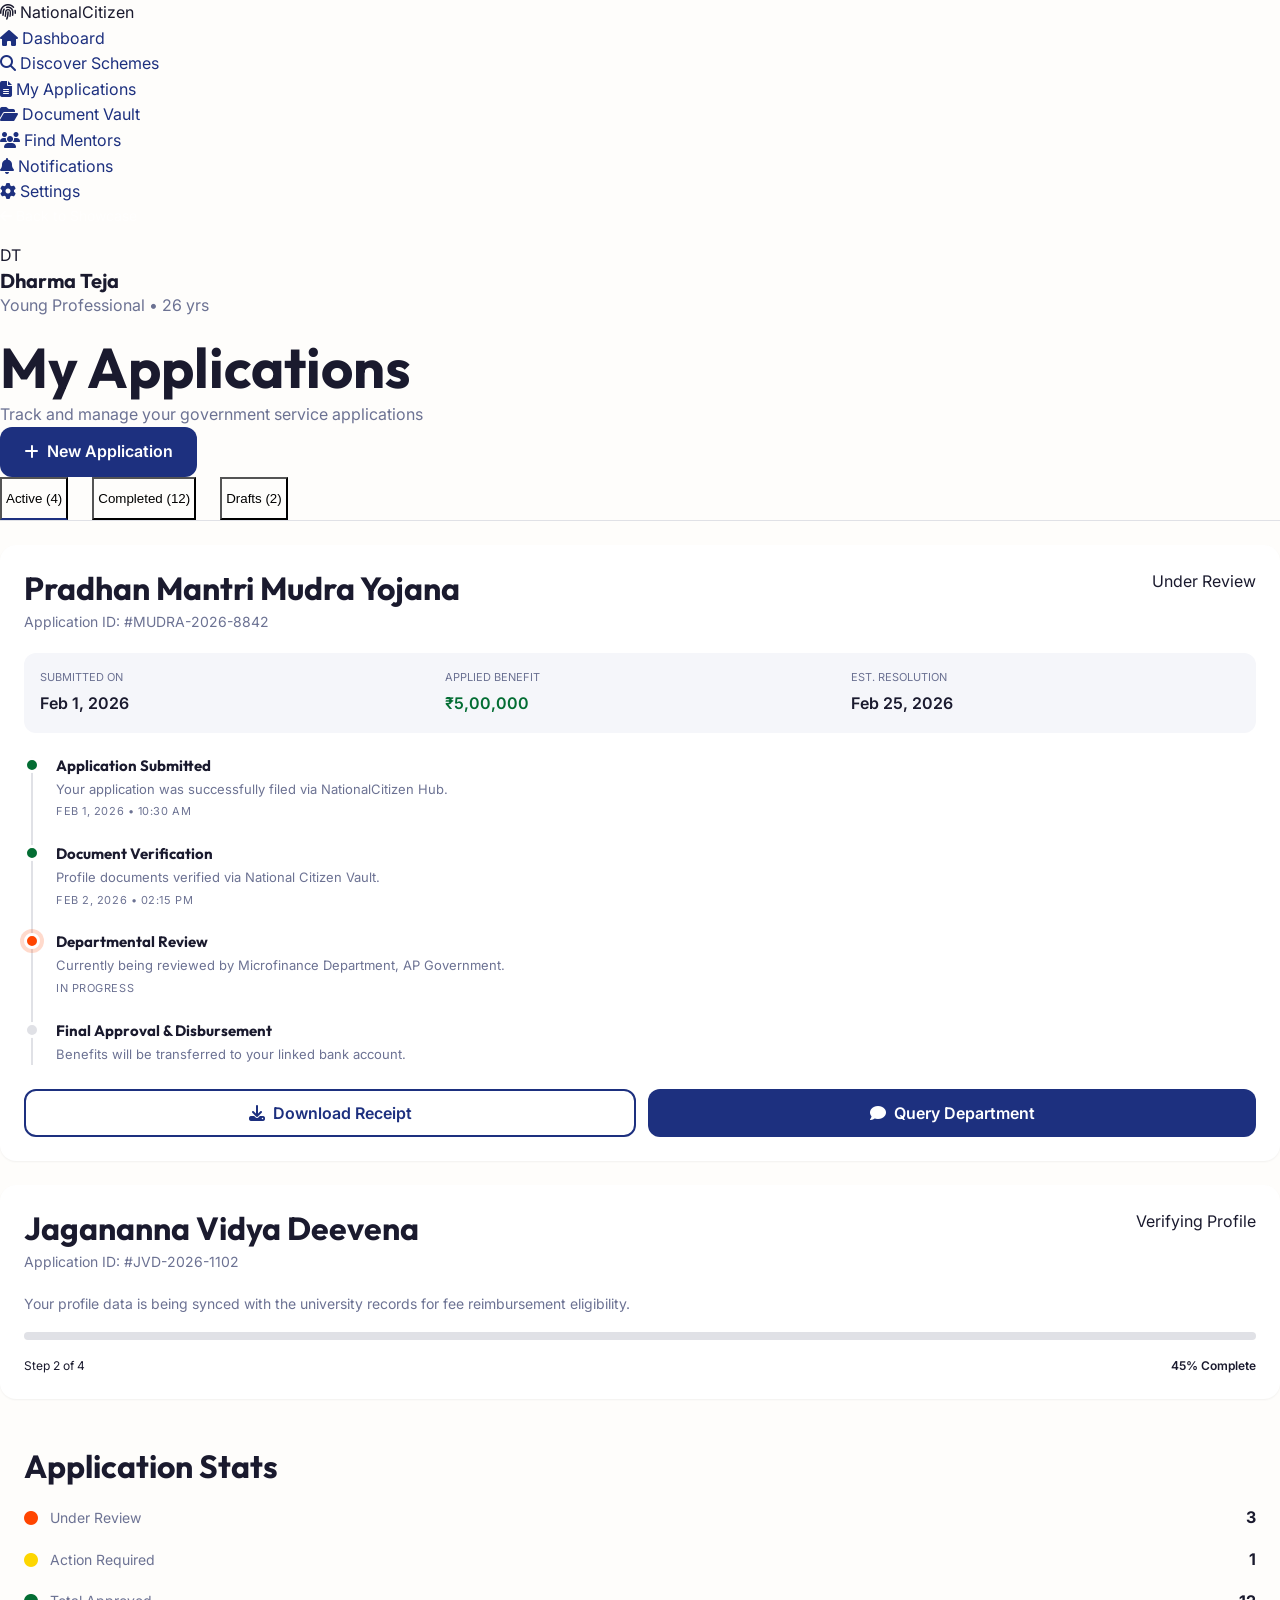
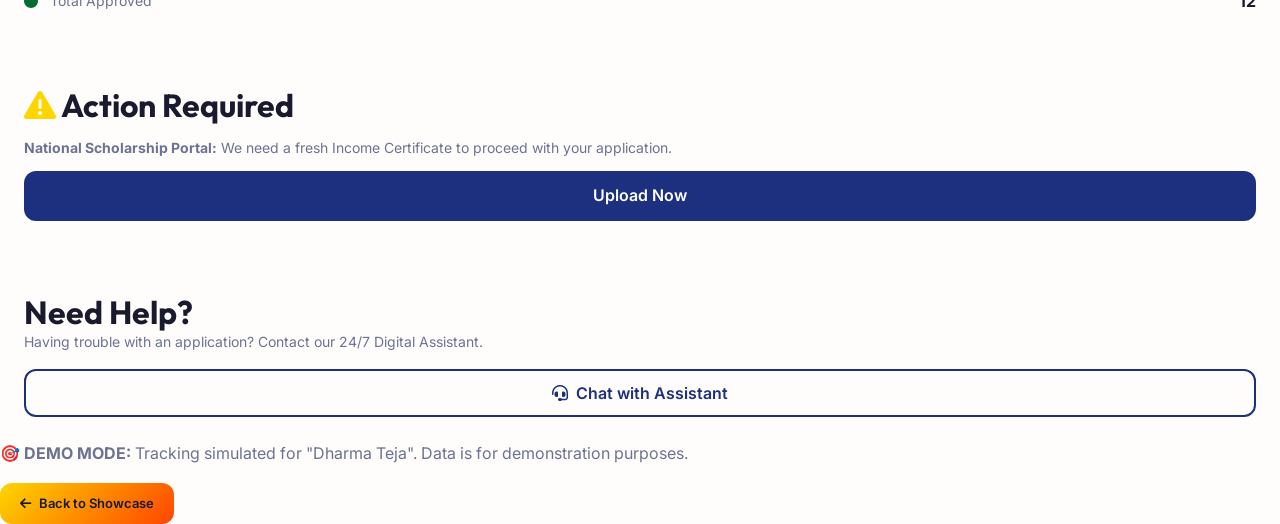
==== applications.html @ 1b14d46d "Full dashboard interactivity: Created Applications, Vault, Mentors, Notifications, and Settings page" ====
<!DOCTYPE html>
<html lang="en">

<head>
    <meta charset="UTF-8">
    <meta name="viewport" content="width=device-width, initial-scale=1.0">
    <title>My Applications | NationalCitizen</title>

    <!-- Fonts -->
    <link rel="preconnect" href="https://fonts.googleapis.com">
    <link rel="preconnect" href="https://fonts.gstatic.com" crossorigin>
    <link
        href="https://fonts.googleapis.com/css2?family=Inter:wght@400;500;600;700;800&family=Outfit:wght@400;500;600;700;800&display=swap"
        rel="stylesheet">

    <!-- Icons -->
    <link rel="stylesheet" href="https://cdnjs.cloudflare.com/ajax/libs/font-awesome/6.5.1/css/all.min.css">

    <!-- Styles -->
    <link rel="stylesheet" href="css/styles.css">
    <style>
        .application-details-card {
            background: white;
            border-radius: 16px;
            padding: 24px;
            margin-bottom: 24px;
            box-shadow: var(--shadow-sm);
        }

        .timeline {
            position: relative;
            padding-left: 32px;
            margin-top: 24px;
        }

        .timeline::before {
            content: '';
            position: absolute;
            left: 7px;
            top: 0;
            bottom: 0;
            width: 2px;
            background: var(--gray);
        }

        .timeline-item {
            position: relative;
            margin-bottom: 24px;
        }

        .timeline-dot {
            position: absolute;
            left: -32px;
            width: 16px;
            height: 16px;
            border-radius: 50%;
            background: var(--gray);
            border: 3px solid white;
            z-index: 1;
        }

        .timeline-dot.completed {
            background: var(--ap-green);
        }

        .timeline-dot.active {
            background: var(--ap-orange);
            box-shadow: 0 0 0 4px rgba(255, 69, 0, 0.2);
        }

        .timeline-content h5 {
            margin: 0 0 4px;
            font-size: 15px;
        }

        .timeline-content p {
            margin: 0;
            font-size: 13px;
            color: var(--dark-gray);
        }

        .timeline-time {
            font-size: 11px;
            color: var(--dark-gray);
            text-transform: uppercase;
            letter-spacing: 0.05em;
            margin-top: 4px;
        }
    </style>
</head>

<body>
    <div class="dashboard">
        <!-- Sidebar -->
        <aside class="sidebar">
            <div class="sidebar-brand">
                <i class="fas fa-fingerprint"></i>
                NationalCitizen
            </div>

            <ul class="nav-menu">
                <li class="nav-item">
                    <a href="dashboard.html">
                        <i class="fas fa-home"></i>
                        Dashboard
                    </a>
                </li>
                <li class="nav-item">
                    <a href="schemes.html">
                        <i class="fas fa-search"></i>
                        Discover Schemes
                    </a>
                </li>
                <li class="nav-item">
                    <a href="applications.html" class="active">
                        <i class="fas fa-file-alt"></i>
                        My Applications
                    </a>
                </li>
                <li class="nav-item">
                    <a href="vault.html">
                        <i class="fas fa-folder-open"></i>
                        Document Vault
                    </a>
                </li>
                <li class="nav-item">
                    <a href="mentors.html">
                        <i class="fas fa-users"></i>
                        Find Mentors
                    </a>
                </li>
                <li class="nav-item">
                    <a href="notifications.html">
                        <i class="fas fa-bell"></i>
                        Notifications
                    </a>
                </li>
                <li class="nav-item">
                    <a href="settings.html">
                        <i class="fas fa-cog"></i>
                        Settings
                    </a>
                </li>
            </ul>

            <div class="sidebar-footer">
                <a href="index.html"
                    style="display: block; margin-bottom: 16px; color: rgba(255,255,255,0.6); font-size: 14px;">
                    <i class="fas fa-arrow-left"></i> Back to Showcase
                </a>
                <div class="user-card">
                    <div class="user-avatar">DT</div>
                    <div class="user-info">
                        <h5>Dharma Teja</h5>
                        <p>Young Professional • 26 yrs</p>
                    </div>
                </div>
            </div>
        </aside>

        <!-- Main Content -->
        <main class="main-content">
            <!-- Top Bar -->
            <div class="topbar">
                <div>
                    <h1>My Applications</h1>
                    <p class="text-muted" style="margin: 0;">Track and manage your government service applications</p>
                </div>
                <div class="topbar-actions">
                    <a href="schemes.html" class="btn btn-primary">
                        <i class="fas fa-plus"></i> New Application
                    </a>
                </div>
            </div>

            <!-- Applications Tabs -->
            <div style="display: flex; gap: 24px; margin-bottom: 24px; border-bottom: 1px solid var(--gray);">
                <button class="filter-tag active"
                    style="background: none; border-bottom: 2px solid var(--ap-navy); border-radius: 0; padding: 12px 4px;">Active
                    (4)</button>
                <button class="filter-tag" style="background: none; border-radius: 0; padding: 12px 4px;">Completed
                    (12)</button>
                <button class="filter-tag" style="background: none; border-radius: 0; padding: 12px 4px;">Drafts
                    (2)</button>
            </div>

            <div class="content-grid" style="grid-template-columns: 1.5fr 1fr;">
                <!-- Left Column: Application Cards -->
                <div>
                    <div class="application-details-card">
                        <div
                            style="display: flex; justify-content: space-between; align-items: flex-start; margin-bottom: 20px;">
                            <div>
                                <h3 style="margin: 0 0 4px;">Pradhan Mantri Mudra Yojana</h3>
                                <p class="text-muted" style="margin: 0; font-size: 14px;">Application ID:
                                    #MUDRA-2026-8842</p>
                            </div>
                            <span class="application-badge review">Under Review</span>
                        </div>

                        <div
                            style="display: grid; grid-template-columns: repeat(3, 1fr); gap: 16px; padding: 16px; background: var(--light-gray); border-radius: 12px; margin-bottom: 24px;">
                            <div>
                                <div
                                    style="font-size: 11px; color: var(--dark-gray); text-transform: uppercase; margin-bottom: 4px;">
                                    Submitted On</div>
                                <div style="font-weight: 600;">Feb 1, 2026</div>
                            </div>
                            <div>
                                <div
                                    style="font-size: 11px; color: var(--dark-gray); text-transform: uppercase; margin-bottom: 4px;">
                                    Applied Benefit</div>
                                <div style="font-weight: 600; color: var(--ap-green);">₹5,00,000</div>
                            </div>
                            <div>
                                <div
                                    style="font-size: 11px; color: var(--dark-gray); text-transform: uppercase; margin-bottom: 4px;">
                                    Est. Resolution</div>
                                <div style="font-weight: 600;">Feb 25, 2026</div>
                            </div>
                        </div>

                        <div class="timeline">
                            <div class="timeline-item">
                                <div class="timeline-dot completed"></div>
                                <div class="timeline-content">
                                    <h5>Application Submitted</h5>
                                    <p>Your application was successfully filed via NationalCitizen Hub.</p>
                                    <div class="timeline-time">Feb 1, 2026 • 10:30 AM</div>
                                </div>
                            </div>
                            <div class="timeline-item">
                                <div class="timeline-dot completed"></div>
                                <div class="timeline-content">
                                    <h5>Document Verification</h5>
                                    <p>Profile documents verified via National Citizen Vault.</p>
                                    <div class="timeline-time">Feb 2, 2026 • 02:15 PM</div>
                                </div>
                            </div>
                            <div class="timeline-item">
                                <div class="timeline-dot active"></div>
                                <div class="timeline-content">
                                    <h5>Departmental Review</h5>
                                    <p>Currently being reviewed by Microfinance Department, AP Government.</p>
                                    <div class="timeline-time">In Progress</div>
                                </div>
                            </div>
                            <div class="timeline-item">
                                <div class="timeline-dot"></div>
                                <div class="timeline-content">
                                    <h5>Final Approval & Disbursement</h5>
                                    <p>Benefits will be transferred to your linked bank account.</p>
                                </div>
                            </div>
                        </div>

                        <div style="margin-top: 24px; display: flex; gap: 12px;">
                            <button class="btn btn-secondary" style="flex: 1;"><i class="fas fa-download"></i> Download
                                Receipt</button>
                            <button class="btn btn-primary" style="flex: 1;"><i class="fas fa-comment"></i> Query
                                Department</button>
                        </div>
                    </div>

                    <div class="application-details-card">
                        <div
                            style="display: flex; justify-content: space-between; align-items: flex-start; margin-bottom: 20px;">
                            <div>
                                <h3 style="margin: 0 0 4px;">Jagananna Vidya Deevena</h3>
                                <p class="text-muted" style="margin: 0; font-size: 14px;">Application ID: #JVD-2026-1102
                                </p>
                            </div>
                            <span class="application-badge review">Verifying Profile</span>
                        </div>
                        <p style="font-size: 14px; color: var(--dark-gray);">Your profile data is being synced with the
                            university records for fee reimbursement eligibility.</p>
                        <div class="progress-bar" style="height: 8px; margin: 16px 0;">
                            <div class="fill" style="width: 45%; background: var(--ap-orange);"></div>
                        </div>
                        <div style="display: flex; justify-content: space-between; font-size: 12px;">
                            <span>Step 2 of 4</span>
                            <span style="font-weight: 600;">45% Complete</span>
                        </div>
                    </div>
                </div>

                <!-- Right Column: Status Summary -->
                <div>
                    <div class="dashboard-card" style="padding: 24px;">
                        <h3 style="margin-top: 0;">Application Stats</h3>
                        <div style="display: grid; gap: 16px; margin-top: 20px;">
                            <div style="display: flex; justify-content: space-between; align-items: center;">
                                <span style="font-size: 14px; color: var(--dark-gray);"><i class="fas fa-circle"
                                        style="color: var(--ap-orange); margin-right: 8px;"></i> Under Review</span>
                                <span style="font-weight: 700;">3</span>
                            </div>
                            <div style="display: flex; justify-content: space-between; align-items: center;">
                                <span style="font-size: 14px; color: var(--dark-gray);"><i class="fas fa-circle"
                                        style="color: #fdd600; margin-right: 8px;"></i> Action Required</span>
                                <span style="font-weight: 700;">1</span>
                            </div>
                            <div style="display: flex; justify-content: space-between; align-items: center;">
                                <span style="font-size: 14px; color: var(--dark-gray);"><i class="fas fa-circle"
                                        style="color: var(--ap-green); margin-right: 8px;"></i> Total Approved</span>
                                <span style="font-weight: 700;">12</span>
                            </div>
                        </div>
                    </div>

                    <div class="dashboard-card mt-6" style="padding: 24px;">
                        <h3 style="margin-top: 0;"><i class="fas fa-triangle-exclamation" style="color: #fdd600;"></i>
                            Action Required</h3>
                        <p style="font-size: 14px; color: var(--dark-gray); margin: 12px 0;"><strong>National
                                Scholarship Portal:</strong> We need a fresh Income Certificate to proceed with your
                            application.</p>
                        <a href="vault.html" class="btn btn-primary" style="width: 100%; text-align: center;">Upload
                            Now</a>
                    </div>

                    <div class="dashboard-card mt-6" style="padding: 24px;">
                        <h3 style="margin-top: 0;">Need Help?</h3>
                        <p style="font-size: 14px; color: var(--dark-gray);">Having trouble with an application? Contact
                            our 24/7 Digital Assistant.</p>
                        <button class="btn btn-secondary" style="width: 100%;"><i class="fas fa-headset"></i> Chat with
                            Assistant</button>
                    </div>
                </div>
            </div>
        </main>
    </div>

    <!-- Demo Banner -->
    <div class="demo-banner">
        <p><strong>🎯 DEMO MODE:</strong> Tracking simulated for "Dharma Teja". Data is for demonstration purposes.</p>
        <a href="index.html" class="btn btn-accent" style="padding: 10px 20px; font-size: 13px;">
            <i class="fas fa-arrow-left"></i> Back to Showcase
        </a>
    </div>
</body>

</html>
---- css/styles.css ----
/* ========================================
   NationalCitizen AP Showcase - Design System
   Andhra Pradesh Government Color Palette
   ======================================== */

/* ===== CSS VARIABLES ===== */
:root {
  /* AP Government Official Colors */
  --ap-navy: #1d307f;
  --ap-navy-dark: #141f4f;
  --ap-navy-light: #2a4299;
  --ap-orange: #ff4500;
  --ap-orange-light: #ff6b33;
  --ap-green: #036d33;
  --ap-green-light: #05883f;
  --ap-gold: #fdd600;
  --ap-gold-light: #ffe033;
  
  /* Neutral Colors */
  --white: #ffffff;
  --off-white: #fefdfb;
  --light-gray: #f5f6fa;
  --gray: #e0e1e6;
  --dark-gray: #6c7293;
  --near-black: #1a1a2e;
  --black: #0a0a14;
  
  /* Semantic Colors */
  --success: var(--ap-green);
  --warning: var(--ap-gold);
  --danger: #dc3545;
  --info: var(--ap-navy);
  
  /* Gradients */
  --gradient-primary: linear-gradient(135deg, var(--ap-navy) 0%, var(--ap-navy-dark) 100%);
  --gradient-hero: linear-gradient(180deg, var(--ap-navy) 0%, var(--black) 100%);
  --gradient-card: linear-gradient(145deg, rgba(29, 48, 127, 0.1) 0%, rgba(255, 69, 0, 0.05) 100%);
  --gradient-gold: linear-gradient(135deg, var(--ap-gold) 0%, var(--ap-orange) 100%);
  
  /* Typography */
  --font-primary: 'Inter', -apple-system, BlinkMacSystemFont, 'Segoe UI', Roboto, sans-serif;
  --font-display: 'Outfit', var(--font-primary);
  
  /* Font Sizes */
  --fs-xs: 0.75rem;
  --fs-sm: 0.875rem;
  --fs-base: 1rem;
  --fs-lg: 1.125rem;
  --fs-xl: 1.25rem;
  --fs-2xl: 1.5rem;
  --fs-3xl: 2rem;
  --fs-4xl: 2.5rem;
  --fs-5xl: 3.5rem;
  --fs-6xl: 4.5rem;
  
  /* Spacing */
  --space-1: 0.25rem;
  --space-2: 0.5rem;
  --space-3: 0.75rem;
  --space-4: 1rem;
  --space-5: 1.25rem;
  --space-6: 1.5rem;
  --space-8: 2rem;
  --space-10: 2.5rem;
  --space-12: 3rem;
  --space-16: 4rem;
  --space-20: 5rem;
  --space-24: 6rem;
  
  /* Border Radius */
  --radius-sm: 0.375rem;
  --radius-md: 0.5rem;
  --radius-lg: 0.75rem;
  --radius-xl: 1rem;
  --radius-2xl: 1.5rem;
  --radius-full: 9999px;
  
  /* Shadows */
  --shadow-sm: 0 1px 2px rgba(0, 0, 0, 0.05);
  --shadow-md: 0 4px 6px -1px rgba(0, 0, 0, 0.1), 0 2px 4px -1px rgba(0, 0, 0, 0.06);
  --shadow-lg: 0 10px 15px -3px rgba(0, 0, 0, 0.1), 0 4px 6px -2px rgba(0, 0, 0, 0.05);
  --shadow-xl: 0 20px 25px -5px rgba(0, 0, 0, 0.1), 0 10px 10px -5px rgba(0, 0, 0, 0.04);
  --shadow-glow: 0 0 40px rgba(29, 48, 127, 0.3);
  --shadow-glow-orange: 0 0 40px rgba(255, 69, 0, 0.3);
  --shadow-glow-gold: 0 0 40px rgba(253, 214, 0, 0.4);
  
  /* Transitions */
  --transition-fast: 150ms ease;
  --transition-base: 250ms ease;
  --transition-slow: 400ms ease;
  --transition-bounce: 500ms cubic-bezier(0.68, -0.55, 0.265, 1.55);
}

/* ===== RESET & BASE ===== */
*, *::before, *::after {
  box-sizing: border-box;
  margin: 0;
  padding: 0;
}

html {
  scroll-behavior: smooth;
  font-size: 16px;
}

body {
  font-family: var(--font-primary);
  font-size: var(--fs-base);
  line-height: 1.6;
  color: var(--near-black);
  background-color: var(--off-white);
  -webkit-font-smoothing: antialiased;
  -moz-osx-font-smoothing: grayscale;
  overflow-x: hidden;
}

/* ===== TYPOGRAPHY ===== */
h1, h2, h3, h4, h5, h6 {
  font-family: var(--font-display);
  font-weight: 700;
  line-height: 1.2;
  color: var(--near-black);
}

h1 { font-size: var(--fs-5xl); }
h2 { font-size: var(--fs-4xl); }
h3 { font-size: var(--fs-3xl); }
h4 { font-size: var(--fs-2xl); }
h5 { font-size: var(--fs-xl); }
h6 { font-size: var(--fs-lg); }

p {
  margin-bottom: var(--space-4);
  color: var(--dark-gray);
}

a {
  color: var(--ap-navy);
  text-decoration: none;
  transition: color var(--transition-fast);
}

a:hover {
  color: var(--ap-orange);
}

/* ===== LAYOUT ===== */
.container {
  width: 100%;
  max-width: 1280px;
  margin: 0 auto;
  padding: 0 var(--space-6);
}

.container-lg {
  max-width: 1440px;
}

.section {
  padding: var(--space-24) 0;
}

.section-dark {
  background: var(--gradient-hero);
  color: var(--white);
}

.section-dark h1,
.section-dark h2,
.section-dark h3,
.section-dark h4,
.section-dark h5,
.section-dark h6 {
  color: var(--white);
}

.section-dark p {
  color: rgba(255, 255, 255, 0.8);
}

/* Grid System */
.grid {
  display: grid;
  gap: var(--space-6);
}

.grid-2 { grid-template-columns: repeat(2, 1fr); }
.grid-3 { grid-template-columns: repeat(3, 1fr); }
.grid-4 { grid-template-columns: repeat(4, 1fr); }

.flex {
  display: flex;
}

.flex-center {
  display: flex;
  align-items: center;
  justify-content: center;
}

.flex-between {
  display: flex;
  align-items: center;
  justify-content: space-between;
}

/* ===== BUTTONS ===== */
.btn {
  display: inline-flex;
  align-items: center;
  justify-content: center;
  gap: var(--space-2);
  padding: var(--space-3) var(--space-6);
  font-family: var(--font-primary);
  font-size: var(--fs-base);
  font-weight: 600;
  text-decoration: none;
  border: none;
  border-radius: var(--radius-lg);
  cursor: pointer;
  transition: all var(--transition-base);
}

.btn-primary {
  background: var(--ap-navy);
  color: var(--white);
}

.btn-primary:hover {
  background: var(--ap-navy-light);
  color: var(--white);
  transform: translateY(-2px);
  box-shadow: var(--shadow-lg);
}

.btn-secondary {
  background: transparent;
  color: var(--ap-navy);
  border: 2px solid var(--ap-navy);
}

.btn-secondary:hover {
  background: var(--ap-navy);
  color: var(--white);
}

.btn-accent {
  background: var(--gradient-gold);
  color: var(--near-black);
}

.btn-accent:hover {
  transform: translateY(-2px);
  box-shadow: var(--shadow-glow-gold);
}

.btn-orange {
  background: var(--ap-orange);
  color: var(--white);
}

.btn-orange:hover {
  background: var(--ap-orange-light);
  transform: translateY(-2px);
  box-shadow: var(--shadow-glow-orange);
}

.btn-lg {
  padding: var(--space-4) var(--space-8);
  font-size: var(--fs-lg);
}

.btn-icon {
  width: 48px;
  height: 48px;
  padding: 0;
  border-radius: var(--radius-full);
}

/* ===== CARDS ===== */
.card {
  background: var(--white);
  border-radius: var(--radius-xl);
  padding: var(--space-6);
  box-shadow: var(--shadow-md);
  transition: all var(--transition-base);
}

.card:hover {
  transform: translateY(-4px);
  box-shadow: var(--shadow-xl);
}

.card-dark {
  background: rgba(26, 26, 46, 0.6);
  backdrop-filter: blur(20px);
  border: 1px solid rgba(255, 255, 255, 0.1);
  color: var(--white);
}

.card-glow {
  position: relative;
}

.card-glow::before {
  content: '';
  position: absolute;
  inset: -2px;
  border-radius: inherit;
  background: var(--gradient-gold);
  opacity: 0;
  z-index: -1;
  transition: opacity var(--transition-base);
}

.card-glow:hover::before {
  opacity: 0.5;
}

/* ===== BADGES ===== */
.badge {
  display: inline-flex;
  align-items: center;
  padding: var(--space-1) var(--space-3);
  font-size: var(--fs-xs);
  font-weight: 600;
  text-transform: uppercase;
  letter-spacing: 0.05em;
  border-radius: var(--radius-full);
}

.badge-primary {
  background: rgba(29, 48, 127, 0.1);
  color: var(--ap-navy);
}

.badge-success {
  background: rgba(3, 109, 51, 0.1);
  color: var(--ap-green);
}

.badge-warning {
  background: rgba(253, 214, 0, 0.2);
  color: var(--near-black);
}

.badge-orange {
  background: rgba(255, 69, 0, 0.1);
  color: var(--ap-orange);
}

/* ===== STATS ===== */
.stat {
  text-align: center;
}

.stat-value {
  font-family: var(--font-display);
  font-size: var(--fs-5xl);
  font-weight: 800;
  line-height: 1;
  background: var(--gradient-gold);
  -webkit-background-clip: text;
  -webkit-text-fill-color: transparent;
  background-clip: text;
}

.stat-label {
  font-size: var(--fs-sm);
  color: var(--dark-gray);
  text-transform: uppercase;
  letter-spacing: 0.1em;
  margin-top: var(--space-2);
}

.stat-dark .stat-label {
  color: rgba(255, 255, 255, 0.7);
}

/* ===== PROGRESS ===== */
.progress-bar {
  width: 100%;
  height: 8px;
  background: var(--gray);
  border-radius: var(--radius-full);
  overflow: hidden;
}

.progress-fill {
  height: 100%;
  background: var(--gradient-gold);
  border-radius: var(--radius-full);
  transition: width var(--transition-slow);
}

/* ===== ICONS ===== */
.icon {
  display: inline-flex;
  align-items: center;
  justify-content: center;
}

.icon-box {
  width: 56px;
  height: 56px;
  border-radius: var(--radius-lg);
  background: var(--gradient-primary);
  color: var(--white);
  font-size: var(--fs-2xl);
}

.icon-box-orange {
  background: var(--ap-orange);
}

.icon-box-green {
  background: var(--ap-green);
}

.icon-box-gold {
  background: var(--ap-gold);
  color: var(--near-black);
}

/* ===== NAVIGATION ===== */
.navbar {
  position: fixed;
  top: 0;
  left: 0;
  right: 0;
  z-index: 1000;
  padding: var(--space-4) 0;
  background: rgba(10, 10, 20, 0.8);
  backdrop-filter: blur(20px);
  border-bottom: 1px solid rgba(255, 255, 255, 0.1);
}

.navbar-brand {
  display: flex;
  align-items: center;
  gap: var(--space-3);
  font-family: var(--font-display);
  font-size: var(--fs-xl);
  font-weight: 700;
  color: var(--white);
}

.navbar-brand:hover {
  color: var(--ap-gold);
}

.nav-links {
  display: flex;
  gap: var(--space-8);
  list-style: none;
}

.nav-link {
  color: rgba(255, 255, 255, 0.8);
  font-weight: 500;
  transition: color var(--transition-fast);
}

.nav-link:hover {
  color: var(--ap-gold);
}

/* ===== TEXT UTILITIES ===== */
.text-center { text-align: center; }
.text-navy { color: var(--ap-navy); }
.text-orange { color: var(--ap-orange); }
.text-green { color: var(--ap-green); }
.text-gold { color: var(--ap-gold); }
.text-white { color: var(--white); }
.text-muted { color: var(--dark-gray); }

.text-gradient {
  background: var(--gradient-gold);
  -webkit-background-clip: text;
  -webkit-text-fill-color: transparent;
  background-clip: text;
}

/* ===== SPACING UTILITIES ===== */
.mt-4 { margin-top: var(--space-4); }
.mt-6 { margin-top: var(--space-6); }
.mt-8 { margin-top: var(--space-8); }
.mt-12 { margin-top: var(--space-12); }
.mb-4 { margin-bottom: var(--space-4); }
.mb-6 { margin-bottom: var(--space-6); }
.mb-8 { margin-bottom: var(--space-8); }
.gap-4 { gap: var(--space-4); }
.gap-6 { gap: var(--space-6); }
.gap-8 { gap: var(--space-8); }

/* ===== RESPONSIVE ===== */
@media (max-width: 1024px) {
  .grid-4 { grid-template-columns: repeat(2, 1fr); }
  .grid-3 { grid-template-columns: repeat(2, 1fr); }
  h1 { font-size: var(--fs-4xl); }
  h2 { font-size: var(--fs-3xl); }
}

@media (max-width: 768px) {
  .grid-4, .grid-3, .grid-2 { grid-template-columns: 1fr; }
  .nav-links { display: none; }
  h1 { font-size: var(--fs-3xl); }
  h2 { font-size: var(--fs-2xl); }
  .section { padding: var(--space-16) 0; }
  .container { padding: 0 var(--space-4); }
}

/* ===== ANIMATIONS ===== */
@keyframes fadeInUp {
  from {
    opacity: 0;
    transform: translateY(30px);
  }
  to {
    opacity: 1;
    transform: translateY(0);
  }
}

@keyframes fadeIn {
  from { opacity: 0; }
  to { opacity: 1; }
}

@keyframes pulse {
  0%, 100% { opacity: 1; }
  50% { opacity: 0.5; }
}

@keyframes float {
  0%, 100% { transform: translateY(0); }
  50% { transform: translateY(-10px); }
}

@keyframes glow {
  0%, 100% { box-shadow: 0 0 20px rgba(253, 214, 0, 0.3); }
  50% { box-shadow: 0 0 40px rgba(253, 214, 0, 0.6); }
}

.animate-fade-in {
  animation: fadeIn 0.6s ease forwards;
}

.animate-fade-in-up {
  animation: fadeInUp 0.6s ease forwards;
}

.animate-float {
  animation: float 3s ease-in-out infinite;
}

.animate-pulse {
  animation: pulse 2s ease-in-out infinite;
}

.animate-glow {
  animation: glow 2s ease-in-out infinite;
}

/* Scroll-triggered animations */
.reveal {
  opacity: 0;
  transform: translateY(30px);
  transition: all 0.8s ease;
}

.reveal.active {
  opacity: 1;
  transform: translateY(0);
}
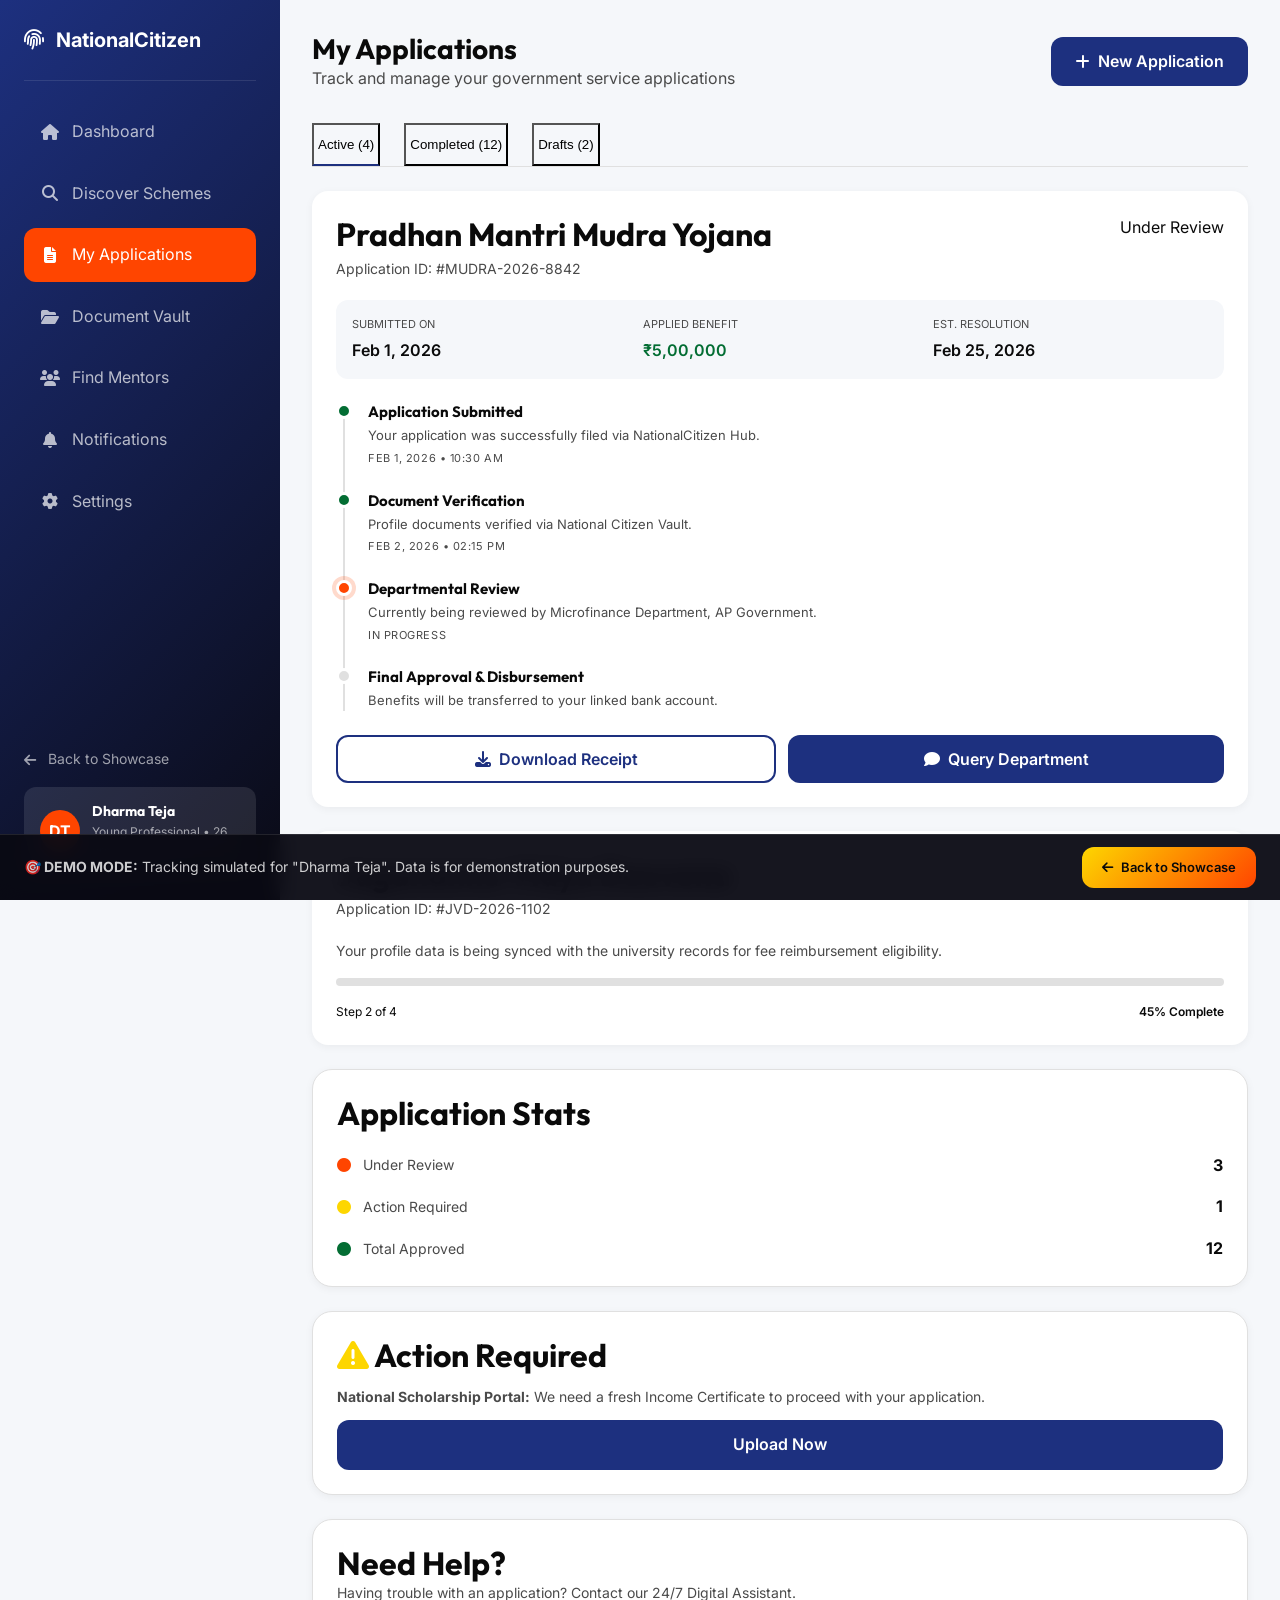
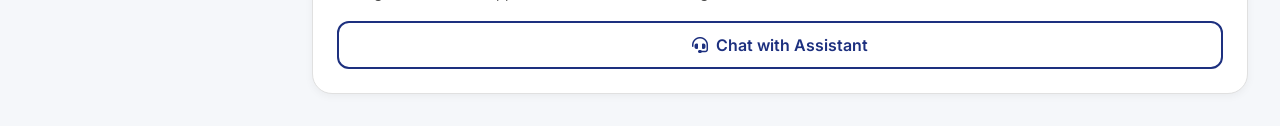
==== commit 5aa07253: "Complete SPA conversion and CSS centralization for NationalCitizen portal" ====
--- a/applications.html
+++ b/applications.html
@@ -18,6 +18,7 @@
 
     <!-- Styles -->
     <link rel="stylesheet" href="css/styles.css">
+    <link rel="stylesheet" href="css/dashboard.css">
     <style>
         .application-details-card {
             background: white;
@@ -95,58 +96,58 @@
         <aside class="sidebar">
             <div class="sidebar-brand">
                 <i class="fas fa-fingerprint"></i>
-                NationalCitizen
+                <span>NationalCitizen</span>
             </div>
 
             <ul class="nav-menu">
                 <li class="nav-item">
                     <a href="dashboard.html">
                         <i class="fas fa-home"></i>
-                        Dashboard
+                        <span>Dashboard</span>
                     </a>
                 </li>
                 <li class="nav-item">
                     <a href="schemes.html">
                         <i class="fas fa-search"></i>
-                        Discover Schemes
+                        <span>Discover Schemes</span>
                     </a>
                 </li>
                 <li class="nav-item">
                     <a href="applications.html" class="active">
                         <i class="fas fa-file-alt"></i>
-                        My Applications
+                        <span>My Applications</span>
                     </a>
                 </li>
                 <li class="nav-item">
                     <a href="vault.html">
                         <i class="fas fa-folder-open"></i>
-                        Document Vault
+                        <span>Document Vault</span>
                     </a>
                 </li>
                 <li class="nav-item">
                     <a href="mentors.html">
                         <i class="fas fa-users"></i>
-                        Find Mentors
+                        <span>Find Mentors</span>
                     </a>
                 </li>
                 <li class="nav-item">
                     <a href="notifications.html">
                         <i class="fas fa-bell"></i>
-                        Notifications
+                        <span>Notifications</span>
                     </a>
                 </li>
                 <li class="nav-item">
                     <a href="settings.html">
                         <i class="fas fa-cog"></i>
-                        Settings
+                        <span>Settings</span>
                     </a>
                 </li>
             </ul>
 
             <div class="sidebar-footer">
                 <a href="index.html"
-                    style="display: block; margin-bottom: 16px; color: rgba(255,255,255,0.6); font-size: 14px;">
-                    <i class="fas fa-arrow-left"></i> Back to Showcase
+                    style="display: flex; align-items: center; gap: 12px; margin-bottom: 16px; color: rgba(255,255,255,0.6); font-size: 14px; text-decoration: none;">
+                    <i class="fas fa-arrow-left"></i> <span>Back to Showcase</span>
                 </a>
                 <div class="user-card">
                     <div class="user-avatar">DT</div>
--- a/css/dashboard.css
+++ b/css/dashboard.css
@@ -0,0 +1,503 @@
+/* ========================================
+   NationalCitizen - Unified Dashboard Styles
+   Centralized layout and sidebar navigation
+   ======================================== */
+
+:root {
+    --ap-navy: #1d307f;
+    --ap-orange: #ff4500;
+    --ap-green: #036d33;
+    --near-black: #0a0a0a;
+    --dark-gray: #4a4a4a;
+    --gray: #e0e0e0;
+    --light-gray: #f5f7fa;
+    --white: #ffffff;
+    --shadow-sm: 0 2px 8px rgba(0, 0, 0, 0.05);
+    --shadow-md: 0 4px 12px rgba(0, 0, 0, 0.1);
+    --gradient-hero: linear-gradient(135deg, #1d307f 0%, #0a0a14 100%);
+}
+
+body {
+    background: var(--light-gray);
+    margin: 0;
+    font-family: 'Inter', sans-serif;
+}
+
+/* Dashboard Layout */
+.dashboard {
+    display: flex;
+    min-height: 100vh;
+}
+
+/* Sidebar */
+.sidebar {
+    width: 280px;
+    background: var(--gradient-hero);
+    padding: 24px;
+    position: fixed;
+    height: 100vh;
+    overflow-y: auto;
+    z-index: 1001;
+}
+
+.sidebar-brand {
+    display: flex;
+    align-items: center;
+    gap: 12px;
+    color: white;
+    font-size: 1.25rem;
+    font-weight: 700;
+    padding-bottom: 24px;
+    border-bottom: 1px solid rgba(255, 255, 255, 0.1);
+    margin-bottom: 24px;
+}
+
+.nav-menu {
+    list-style: none;
+    padding: 0;
+    margin: 0;
+}
+
+.nav-item {
+    margin-bottom: 8px;
+}
+
+.nav-item a {
+    display: flex;
+    align-items: center;
+    gap: 12px;
+    padding: 14px 16px;
+    color: rgba(255, 255, 255, 0.7);
+    border-radius: 12px;
+    transition: all 0.2s ease;
+    text-decoration: none;
+}
+
+.nav-item a:hover,
+.nav-item a.active {
+    background: rgba(255, 255, 255, 0.1);
+    color: white;
+}
+
+.nav-item a.active {
+    background: var(--ap-orange);
+    color: white;
+}
+
+.nav-item i {
+    width: 20px;
+    font-size: 16px;
+    text-align: center;
+}
+
+.sidebar-footer {
+    position: absolute;
+    bottom: 24px;
+    left: 24px;
+    right: 24px;
+}
+
+.user-card {
+    display: flex;
+    align-items: center;
+    gap: 12px;
+    padding: 16px;
+    background: rgba(255, 255, 255, 0.1);
+    border-radius: 12px;
+}
+
+.user-avatar {
+    width: 42px;
+    height: 42px;
+    background: var(--ap-orange);
+    border-radius: 50%;
+    display: flex;
+    align-items: center;
+    justify-content: center;
+    font-weight: 700;
+    color: white;
+}
+
+.user-info h5 {
+    color: white;
+    font-size: 14px;
+    margin: 0 0 2px;
+}
+
+.user-info p {
+    color: rgba(255, 255, 255, 0.6);
+    font-size: 12px;
+    margin: 0;
+}
+
+/* Main Content */
+.main-content {
+    flex: 1;
+    margin-left: 280px;
+    padding: 32px;
+    min-height: 100vh;
+}
+
+/* Top Bar */
+.topbar {
+    display: flex;
+    align-items: center;
+    justify-content: space-between;
+    margin-bottom: 32px;
+}
+
+.topbar h1 {
+    font-size: 1.75rem;
+    color: var(--near-black);
+    margin: 0;
+}
+
+.topbar-actions {
+    display: flex;
+    align-items: center;
+    gap: 16px;
+}
+
+/* SPA Section Visibility */
+.spa-section {
+    display: none;
+    animation: fadeIn 0.4s ease-out;
+}
+
+.spa-section.active-section {
+    display: block;
+}
+
+@keyframes fadeIn {
+    from {
+        opacity: 0;
+        transform: translateY(10px);
+    }
+
+    to {
+        opacity: 1;
+        transform: translateY(0);
+    }
+}
+
+/* Shared Components */
+.dashboard-card {
+    background: white;
+    border-radius: 20px;
+    padding: 24px;
+    box-shadow: var(--shadow-sm);
+    border: 1px solid var(--gray);
+}
+
+/* Category Utility Classes */
+.cat-entrepreneur {
+    background: rgba(255, 69, 0, 0.1) !important;
+    color: var(--ap-orange) !important;
+}
+
+.cat-education {
+    background: rgba(29, 48, 127, 0.1) !important;
+    color: var(--ap-navy) !important;
+}
+
+.cat-health {
+    background: rgba(3, 109, 51, 0.1) !important;
+    color: var(--ap-green) !important;
+}
+
+.cat-housing {
+    background: rgba(253, 214, 0, 0.2) !important;
+    color: var(--near-black) !important;
+}
+
+.cat-agriculture {
+    background: rgba(3, 109, 51, 0.1) !important;
+    color: var(--ap-green) !important;
+}
+
+.cat-pension {
+    background: rgba(255, 69, 0, 0.1) !important;
+    color: var(--ap-orange) !important;
+}
+
+/* Section Specific Components */
+.application-details-card {
+    background: white;
+    border-radius: 16px;
+    padding: 24px;
+    margin-bottom: 24px;
+    box-shadow: var(--shadow-sm);
+}
+
+.timeline {
+    position: relative;
+    padding-left: 32px;
+    margin-top: 24px;
+}
+
+.timeline::before {
+    content: '';
+    position: absolute;
+    left: 7px;
+    top: 0;
+    bottom: 0;
+    width: 2px;
+    background: var(--gray);
+}
+
+.timeline-item {
+    position: relative;
+    margin-bottom: 24px;
+}
+
+.timeline-dot {
+    position: absolute;
+    left: -32px;
+    width: 16px;
+    height: 16px;
+    border-radius: 50%;
+    background: var(--gray);
+    border: 3px solid white;
+    z-index: 1;
+}
+
+.timeline-dot.completed {
+    background: var(--ap-green);
+}
+
+.timeline-dot.active {
+    background: var(--ap-orange);
+    box-shadow: 0 0 0 4px rgba(255, 69, 0, 0.2);
+}
+
+.document-grid {
+    display: grid;
+    grid-template-columns: repeat(auto-fill, minmax(300px, 1fr));
+    gap: 24px;
+}
+
+.document-card {
+    background: white;
+    border-radius: 16px;
+    padding: 20px;
+    box-shadow: var(--shadow-sm);
+    border: 1px solid var(--gray);
+    transition: all 0.3s ease;
+}
+
+.document-card:hover {
+    transform: translateY(-4px);
+    box-shadow: var(--shadow-md);
+    border-color: var(--ap-navy);
+}
+
+.document-icon {
+    width: 48px;
+    height: 48px;
+    border-radius: 12px;
+    background: var(--light-gray);
+    display: flex;
+    align-items: center;
+    justify-content: center;
+    font-size: 20px;
+    margin-bottom: 16px;
+}
+
+.verified-badge {
+    display: inline-flex;
+    align-items: center;
+    gap: 4px;
+    padding: 4px 10px;
+    background: rgba(3, 109, 51, 0.1);
+    color: var(--ap-green);
+    border-radius: 20px;
+    font-size: 11px;
+    font-weight: 700;
+}
+
+.upload-zone {
+    border: 2px dashed var(--gray);
+    border-radius: 16px;
+    padding: 40px;
+    text-align: center;
+    background: white;
+    margin-bottom: 32px;
+    cursor: pointer;
+    transition: all 0.3s ease;
+}
+
+.mentor-grid {
+    display: grid;
+    grid-template-columns: repeat(auto-fill, minmax(320px, 1fr));
+    gap: 24px;
+}
+
+.mentor-card {
+    background: white;
+    border-radius: 20px;
+    overflow: hidden;
+    box-shadow: var(--shadow-sm);
+    border: 1px solid var(--gray);
+    transition: all 0.3s ease;
+}
+
+.mentor-header {
+    padding: 24px;
+    background: linear-gradient(135deg, rgba(29, 48, 127, 0.05) 0%, rgba(255, 69, 0, 0.05) 100%);
+    display: flex;
+    align-items: center;
+    gap: 16px;
+}
+
+.match-reason {
+    background: rgba(3, 109, 51, 0.08);
+    border-radius: 12px;
+    padding: 12px 16px;
+    margin-bottom: 20px;
+    display: flex;
+    gap: 12px;
+    align-items: flex-start;
+}
+
+.notifications-list {
+    display: grid;
+    gap: 16px;
+}
+
+.notification-full-item {
+    background: white;
+    border-radius: 16px;
+    padding: 20px;
+    display: flex;
+    gap: 20px;
+    box-shadow: var(--shadow-sm);
+    border: 1px solid var(--gray);
+    transition: all 0.2s ease;
+    position: relative;
+}
+
+.notification-full-item.unread::before {
+    content: '';
+    position: absolute;
+    top: 20px;
+    right: 20px;
+    width: 10px;
+    height: 10px;
+    background: var(--ap-orange);
+    border-radius: 50%;
+}
+
+.notification-img {
+    width: 56px;
+    height: 56px;
+    border-radius: 12px;
+    background: var(--light-gray);
+    display: flex;
+    align-items: center;
+    justify-content: center;
+    font-size: 20px;
+    flex-shrink: 0;
+}
+
+.type-critical {
+    background: rgba(220, 53, 69, 0.1);
+    color: #dc3545;
+}
+
+.type-success {
+    background: rgba(3, 109, 51, 0.1);
+    color: var(--ap-green);
+}
+
+.settings-grid {
+    display: grid;
+    grid-template-columns: 250px 1fr;
+    gap: 40px;
+}
+
+.settings-nav-item {
+    padding: 12px 16px;
+    border-radius: 12px;
+    font-size: 14px;
+    font-weight: 600;
+    color: var(--dark-gray);
+    transition: all 0.2s ease;
+    cursor: pointer;
+    display: flex;
+    align-items: center;
+    gap: 12px;
+}
+
+.settings-nav-item.active {
+    background: rgba(29, 48, 127, 0.08);
+    color: var(--ap-navy);
+}
+
+.settings-panel {
+    background: white;
+    border-radius: 20px;
+    padding: 32px;
+    box-shadow: var(--shadow-sm);
+    border: 1px solid var(--gray);
+}
+
+.form-group {
+    margin-bottom: 20px;
+}
+
+.form-control {
+    width: 100%;
+    padding: 12px 16px;
+    border-radius: 10px;
+    border: 1px solid var(--gray);
+    font-size: 14px;
+    background: var(--light-gray);
+    color: var(--dark-gray);
+}
+
+/* Demo Banner */
+.demo-banner {
+    position: fixed;
+    bottom: 0;
+    left: 0;
+    right: 0;
+    background: rgba(10, 10, 20, 0.95);
+    backdrop-filter: blur(10px);
+    color: white;
+    padding: 12px 24px;
+    display: flex;
+    align-items: center;
+    justify-content: space-between;
+    z-index: 2000;
+    border-top: 1px solid rgba(255, 255, 255, 0.1);
+}
+
+.demo-banner p {
+    margin: 0;
+    font-size: 14px;
+    color: rgba(255, 255, 255, 0.8);
+}
+
+/* Responsive Utilities */
+@media (max-width: 1024px) {
+    .sidebar {
+        width: 80px;
+        padding: 20px 10px;
+    }
+
+    .sidebar-brand span,
+    .nav-item span,
+    .user-info,
+    .sidebar-footer a span {
+        display: none;
+    }
+
+    .main-content {
+        margin-left: 80px;
+    }
+
+    .sidebar-brand i {
+        font-size: 24px;
+        margin: 0 auto;
+    }
+}
